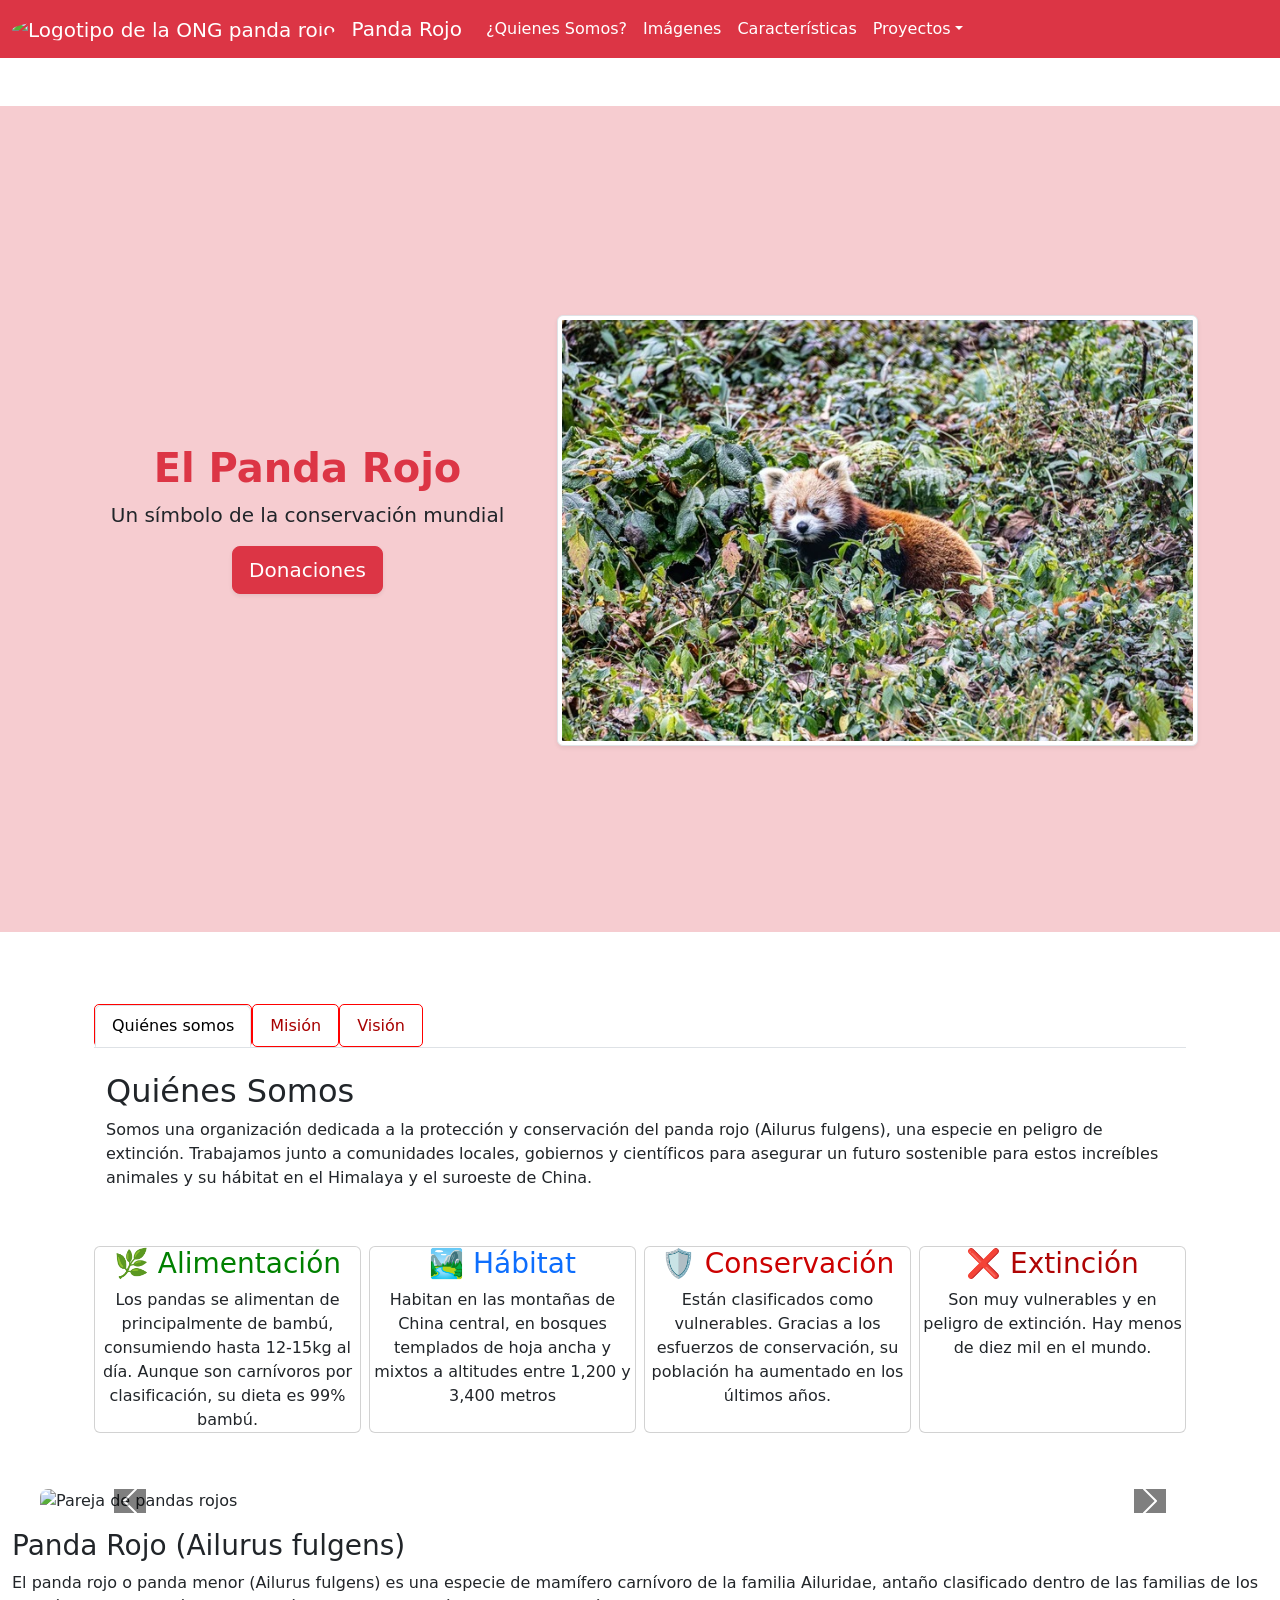
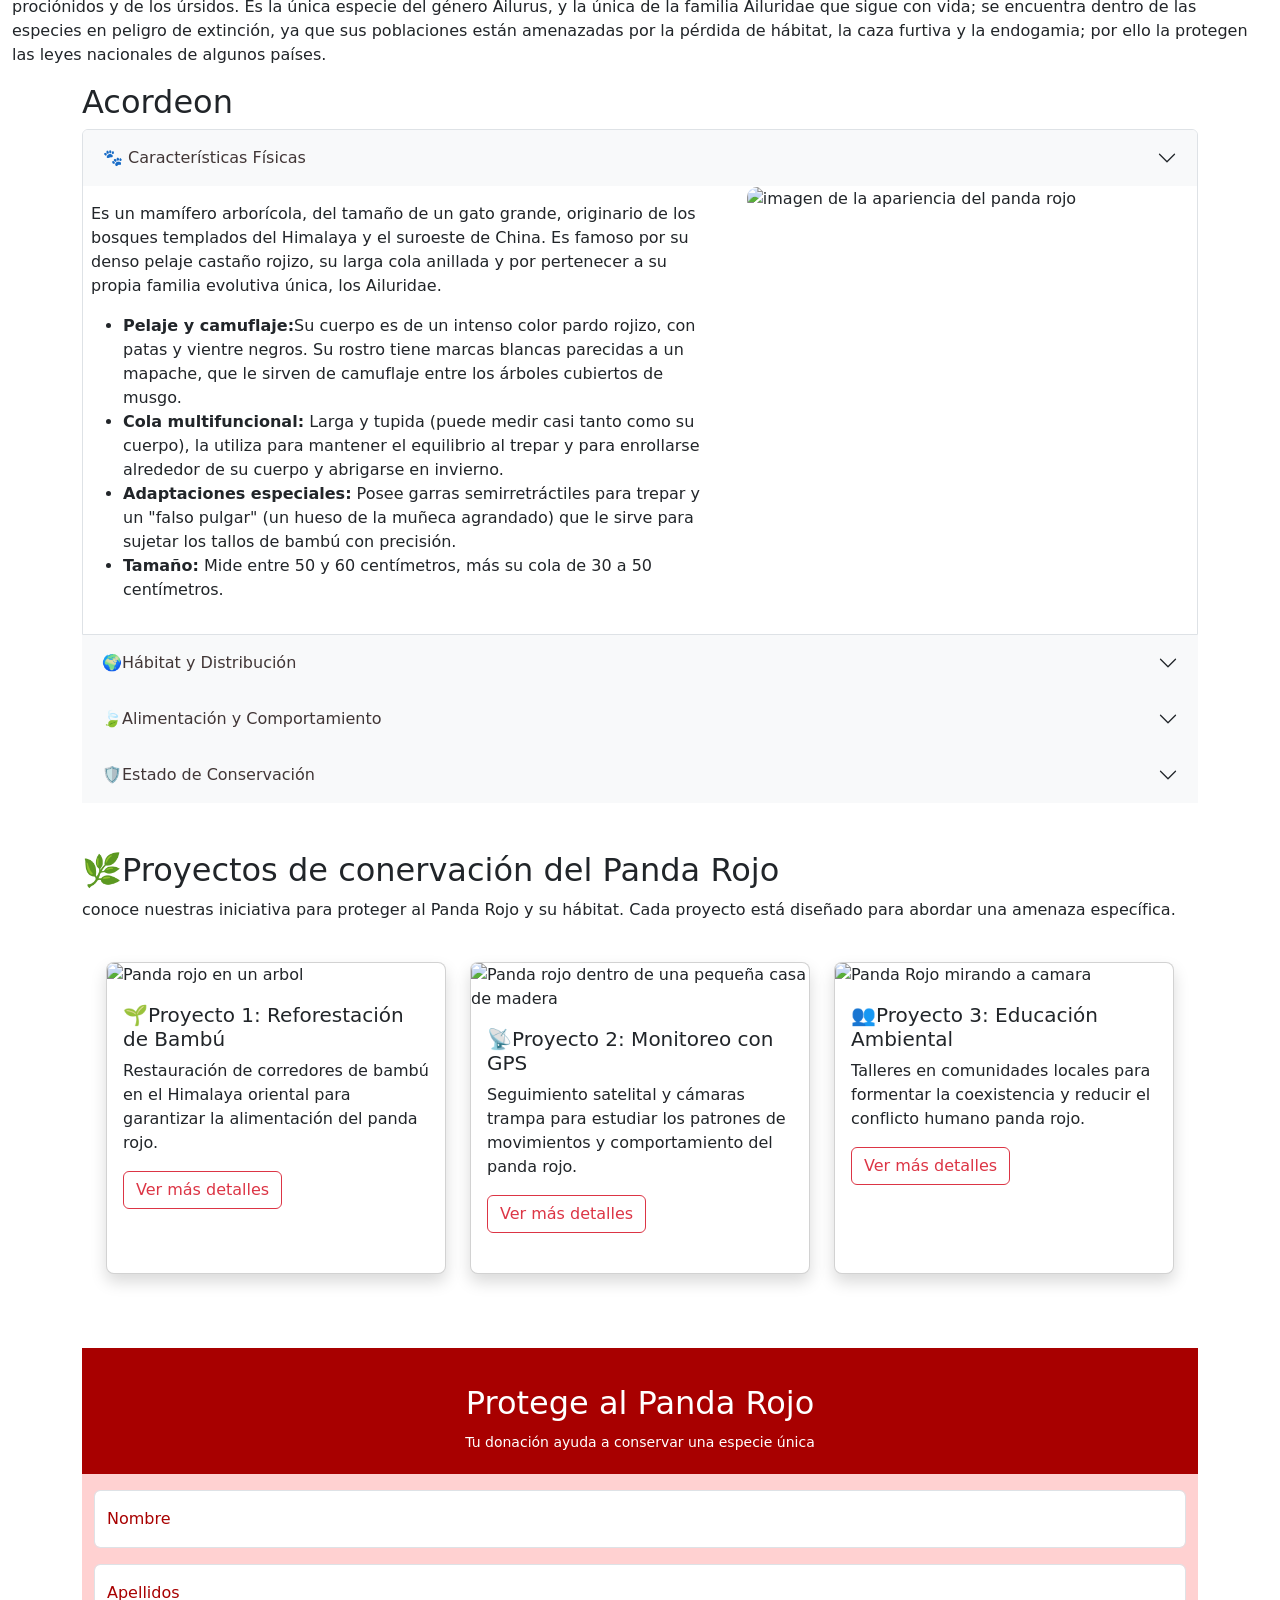
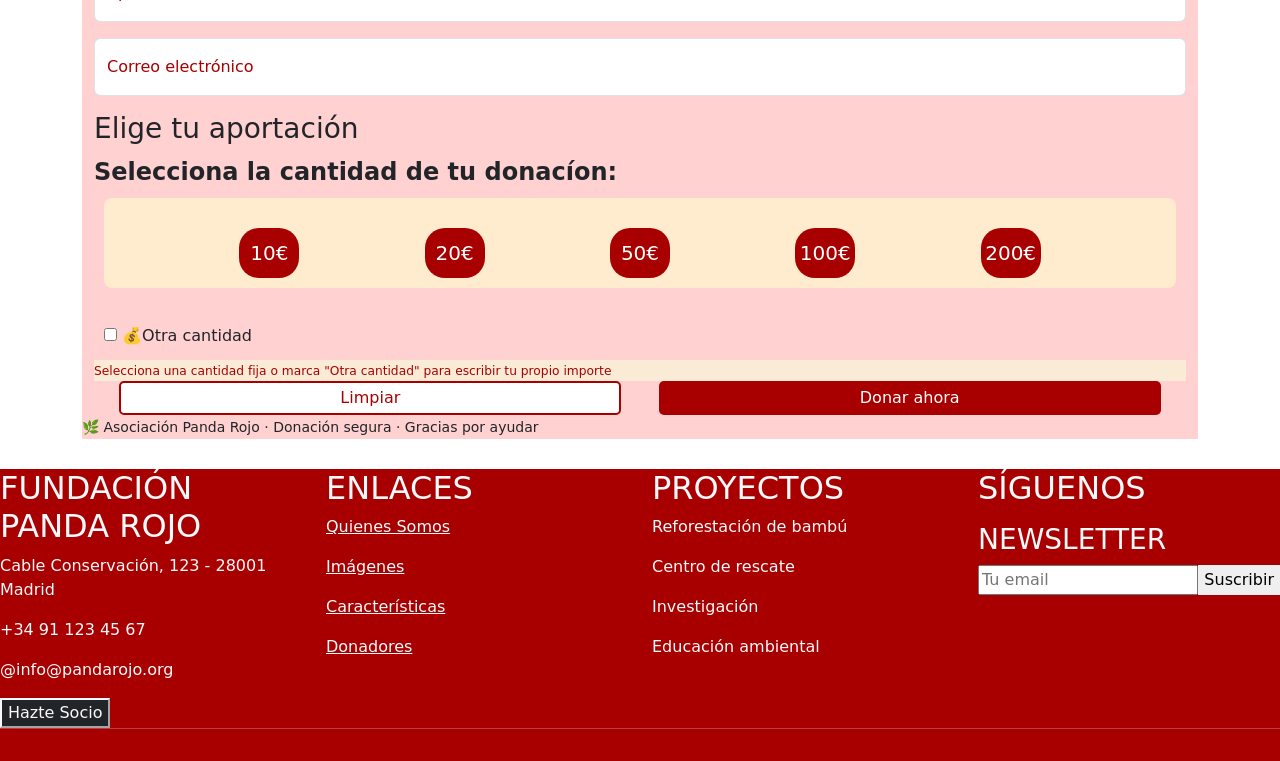
==== Index.html @ 28abd254 "Rename Index_reto 5_9.html to Index.html" ====
<!DOCTYPE html>
<html lang="es">

<head>
  <meta charset="UTF-8">
  <meta name="viewport" content="width=device-width, initial-scale=1.0">
  <meta name="description" content="Esta pagina es de una ONG para el apoyo del panda Rojo">
  <link rel="stylesheet" href="https://cdnjs.cloudflare.com/ajax/libs/font-awesome/7.0.1/css/all.min.css" integrity="sha512-2SwdPD6INVrV/lHTZbO2nodKhrnDdJK9/kg2XD1r9uGqPo1cUbujc+IYdlYdEErWNu69gVcYgdxlmVmzTWnetw==" crossorigin="anonymous" referrerpolicy="no-referrer" />

  <!-- Latest compiled and minified CSS -->
  <link href="https://cdn.jsdelivr.net/npm/bootstrap@5.3.8/dist/css/bootstrap.min.css" rel="stylesheet">

  <!-- Latest compiled JavaScript -->
  <script src="https://cdn.jsdelivr.net/npm/bootstrap@5.3.8/dist/js/bootstrap.bundle.min.js"></script>
    <link rel="icon" href="assets/images/favicon.png" type="image/x-icon">
    <link rel="preconnect" href="https://cdnjs.cloudflare.com" crossorigin>
    <link rel="preconnect" href="https://cdn.jsdelivr.net" crossorigin>
    <link rel="preload" as="image" href="assets/Images/Foto-hero-panda (1).webp" fetchpriority="high">
    <link rel="stylesheet" href="CSS-reto-5/style-reto-5-min.css">
    

  <title>ONG Panda Rojo</title>
</head>
<body>
   <header class="sticky-top">
  <nav class="navbar navbar-expand-sm bg-danger navbar-dark">
    <div class="container-fluid">
      <a class="navbar-brand" href="#">
        <img
          src="https://images.scalebranding.com/red-panda-logo-bfdabe08-b9e3-4516-91c6-111ee44fdf40.jpg" alt="Logotipo de la ONG panda rojo" loading="lazy" style="width:50px; border-radius: 50%;" class="">
      </a>
      <a class="navbar-brand" href="#">Panda Rojo</a> 
      <button class="navbar-toggler" type="button" data-bs-toggle="collapse" data-bs-target="#collapsibleNavbar" aria-label="Barra de navegación de la web">
      <span class="navbar-toggler-icon"></span>
      </button>
      <div class="collapse navbar-collapse text-end" id="collapsibleNavbar">
        <ul class="navbar-nav">
          <li class="nav-item2">
            <a class="nav-link" style="color: white;" href="#Section-bts-1">¿Quienes Somos?</a>
          </li>
          <li class="nav-item2">
            <a class="nav-link" style="color: white;" href="#demo">Imágenes</a>
          </li>
          <li class="nav-item2">
            <a class="nav-link" style="color: white;" href="#accordion">Características</a>
          </li>
          <li class="nav-item2 dropdown">
            <a class="nav-link dropdown-toggle" style="color: white;" href="#" role="button" data-bs-toggle="dropdown">Proyectos</a>
            <ul class="dropdown-menu text-end">
              <li><a class="dropdown-item" href="#card-1">Proyecto 1</a></li>
              <li><a class="dropdown-item" href="#">Proyecto 2</a></li>
              <li><a class="dropdown-item" href="#">Proyecto 3</a></li>
            </ul>
          </li>
        </ul>
      </div>
    </div>
  </nav>
</header>

<main>

  <!-- hero -->
  <section class="container-fluid my-5 py-2 bg-danger bg-opacity-25" >
    <div class="container">
      <div class="row align-items-center d-flex justify-content-center text-center hero">
        <div class="col-md-5 order-1 order-md-0">
          <h1 class="text-danger fs-1 fw-bolder">El Panda Rojo</h1>
          <p class="lead">Un símbolo de la conservación mundial</p>
          <button class="btn btn-danger text-white btn-lg shadow-sm">Donaciones</button>
        </div>
        <div class="col-md-7 order-0 mt-4 mt-md-4 order-md-1 text-center">
          <img src="assets/Images/Foto-hero-panda (1).webp" fetchpriority="high" alt="Panda Rojo en bosque"
            class="img-fluid img-thumbnail shadow-sm w-100">
        </div>
      </div>
    </div>
  </section>

  <section class="container-fluid my-5 py-2" id="Section-bts-1">
    <div class="container">
      <div class="container mt-3">
        <!-- Nav tabs -->
        <ul class="nav nav-tabs" role="tablist">
          <li class="nav-item">
            <a class="nav-link active nav-1" data-bs-toggle="tab" href="#home" aria-label="¿Ha que se dedica nuestra organización?"><i
                class="fa-brands fa-pied-piper-hat"></i>Quiénes somos</a>
          </li>
          <li class="nav-item">
            <a class="nav-link nav-1" aria-label="Nuestro onjetivo dentro de la empresa" data-bs-toggle="tab" href="#menu1"><i class="fa-solid fa-tree"></i>Misión</a>
          </li>
          <li class="nav-item">
            <a class="nav-link nav-1" aria-label="Nuestra meta para el futuro de esta especie" data-bs-toggle="tab" href="#menu2"><i class="fa-solid fa-paw"></i>Visión</a>
          </li>
        </ul>

        <!-- Tab panes -->
        <div class="tab-content">
          <div id="home" class="container tab-pane active"><br>
            <h2>Quiénes Somos</h2>
            <p>Somos una organización dedicada a la protección y conservación del panda rojo (Ailurus fulgens), una
              especie en peligro de extinción. Trabajamos junto a comunidades locales, gobiernos y científicos para
              asegurar un futuro sostenible para estos increíbles animales y su hábitat en el Himalaya y el suroeste de
              China.</p>
          </div>
          <div id="menu1" class="container tab-pane fade"><br>
            <h2>Misión</h2>
            <p>Proteger al panda rojo y su ecosistema mediante programas de conservación, reforestación, educación
              ambientaly combate al tráfico ilegal. Buscamos reducir la pérdida de hábitat y promover la coexistencia
              armoniosa entre humanos y pandas rojos.</p>
          </div>
          <div id="menu2" class="container tab-pane fade"><br>
            <h2>Visión</h2>
            <p>Un mundo donde las poblaciones de pandas rojos prosperen en estado salvaje, sus bosques estén protegidos
              y las comunidades locales sean aliadas activas en la conservación de la biodiversidad.</p>
          </div>
        </div>
      </div>
      <div class="container">
        <div class="row mt-5 text-center g-2 justify-content-center align-items-center align-items-stretch">
          <div class="col-lg-3 col-md-6">
          <div class="card card-item w-100 h-100">
            <h3 class="card-title" style="color: green;"  aria-label="¿Cual es la principal comida del Panda rojo?">🌿 Alimentación</h3>
            <p class="card-text">Los pandas se alimentan de principalmente de bambú, consumiendo hasta 12-15kg al día.
              Aunque son carnívoros por clasificación, su dieta es 99% bambú.</p>
          </div>
         </div>
         <div class="col-lg-3 col-md-6">
          <div class="card card-item w-100 h-100">
            <h3 class="card-title text-primary" aria-label="¿En que ambiente se encuentran los pandas rojos?">🏞️ Hábitat</h3>
            <p class="card-text">Habitan en las montañas de China central, en bosques templados de hoja ancha y mixtos a
              altitudes entre 1,200 y 3,400 metros</p>
          </div>
        </div>
          <div class="col-lg-3 col-md-6">
          <div class="card card-item w-100 h-100">
            <h3 class="card-title" aria-label="¿Como se han podido conservar los pandas rojos?" style="color: rgb(204, 1, 1);">🛡️ Conservación</h3>
            <p class="card-text">Están clasificados como vulnerables. Gracias a los esfuerzos de conservación, su
              población ha aumentado en los últimos años.</p>
          </div>
        </div>
          <div class="col-lg-3 col-md-6">
          <div class="card card-item w-100 h-100">
            <h3 class="card-title" aria-label="¿Los pandas rojos estan en peligro de extinción?" style="color: rgb(175, 4, 4);">❌ Extinción</h3>
            <p class="card-text">Son muy vulnerables y en peligro de extinción. Hay menos de diez mil en el mundo.</p>
          </div>
        </div>
        
        </div>
      </div>
    </div>
  </section>

  <div class="cont-carrousel">
    <!-- Carousel -->
    <div id="demo" class="carousel slide rounded-3 overflow-hidden" data-bs-ride="carousel">

      <!-- Indicators/dots -->
      <div class="carousel-indicators">
        <button type="button" data-bs-target="#demo" data-bs-slide-to="0" class="active" aria-label="slide1"></button>
        <button type="button" data-bs-target="#demo" data-bs-slide-to="1" aria-label="slide2"></button>
        <button type="button" data-bs-target="#demo" data-bs-slide-to="2" aria-label="slide3"></button>
      </div>

      <!-- The slideshow/carousel -->
      <div class="carousel-inner">
        <div class="carousel-item active">
          <img src="https://images.pexels.com/photos/146080/pexels-photo-146080.jpeg" alt="Pareja de pandas rojos"  loading="lazy" class="d-block"
            style="width:100%">
          <div class="carousel-caption">
            <h3 style="color: red;">Panda Rojo</h3>
            <p style="color: #5f0000;">Achuchable</p>
          </div>
        </div>
        <div class="carousel-item">
          <img src="https://images.pexels.com/photos/146069/pexels-photo-146069.jpeg" alt="Panda rojo durmiendo"  loading="lazy" class="d-block"
            style="width:100%">
          <div class="carousel-caption">
            <h3 style="color: red;">Panda Rojo</h3>
            <p style="color: #a80000;">Tierno</p>
          </div>
        </div>
        <div class="carousel-item">
          <img src="https://images.pexels.com/photos/34296800/pexels-photo-34296800.jpeg"  loading="lazy" alt="Panda rojo intrigado" class="d-block"
            style="width:100%">
          <div class="carousel-caption">
            <h3 style="color: red;">panda Rojo</h3>
            <p style="color: #a80000;">curioso</p>
          </div>
        </div>
      </div>

      <!-- Left and right controls/icons -->
      <button class="carousel-control-prev" type="button" data-bs-target="#demo" data-bs-slide="prev" aria-label="imagen anterior">
        <span class="carousel-control-prev-icon"></span>
      </button>
      <button class="carousel-control-next" type="button" data-bs-target="#demo" data-bs-slide="next" aria-label="siguiente imagen">
        <span class="carousel-control-next-icon"></span>
      </button>
    </div>

  </div>

  <div class="container-fluid mt-3">
    <h3>Panda Rojo (Ailurus fulgens)</h3>
    <p>El panda rojo o panda menor (Ailurus fulgens) es una especie de mamífero carnívoro de la familia Ailuridae,
      antaño clasificado dentro de las familias de los prociónidos y de los úrsidos. Es la única especie del género
      Ailurus, y la única de la familia Ailuridae que sigue con vida; se encuentra dentro de las especies en peligro de
      extinción, ya que sus poblaciones están amenazadas por la pérdida de hábitat, la caza furtiva y la endogamia; por
      ello la protegen las leyes nacionales de algunos países.</p>
  </div>

  <div class="container mt-3">
    <h2>Acordeon</h2>
    <div class="accordion" id="accordion">
      <div class="accordion-item">
        <div class="accordion-header">
          <a class="collapsed accordion-button text-decoration-none" data-bs-toggle="collapse" href="#collapseOne" aria-label="Apariencia física del panda rojo">
            🐾 Características Físicas
          </a>
        </div>
        <div id="collapseOne" class="collapse show" data-bs-parent="#accordion">
          <div class="row">
            <div class="accordion-body col-md-7">
              <P>Es un mamífero arborícola, del tamaño de un gato grande, originario de los bosques templados del
                Himalaya y el suroeste de China. Es famoso por su denso pelaje castaño rojizo, su larga cola anillada y
                por pertenecer a su propia familia evolutiva única, los Ailuridae.</P>
                <ul>
              <li><strong>Pelaje y camuflaje:</strong>Su cuerpo es de un intenso color pardo rojizo, con patas y vientre
                negros. Su rostro tiene marcas blancas parecidas a un mapache, que le sirven de camuflaje entre los
                árboles cubiertos de musgo.</li>
              <li><strong>Cola multifuncional:</strong> Larga y tupida (puede medir casi tanto como su cuerpo), la
                utiliza para mantener el equilibrio al trepar y para enrollarse alrededor de su cuerpo y abrigarse en
                invierno.</li>
              <li><strong>Adaptaciones especiales:</strong> Posee garras semirretráctiles para trepar y un "falso
                pulgar" (un hueso de la muñeca agrandado) que le sirve para sujetar los tallos de bambú con precisión.
              </li>
              <li><strong>Tamaño:</strong> Mide entre 50 y 60 centímetros, más su cola de 30 a 50 centímetros.</li>
              </ul>
            </div>
            <div class="accordion-image col-md-5">
              <img src="https://images.pexels.com/photos/19542077/pexels-photo-19542077.jpeg"  loading="lazy" alt="imagen de la apariencia del panda rojo"
                style="width: 100%; height: auto; border-radius: 10px;" class="img-fluid">
            </div>
          </div>
        </div>
      </div>
      <div class="accordion">
        <div class="card-header">
          <a class="collapsed accordion-button text-decoration-none" data-bs-toggle="collapse" href="#collapseTwo" aria-label="Donde se encuentra mayormente situada esta especie">
            🌍Hábitat y Distribución
          </a>
        </div>
        <div id="collapseTwo" class="collapse" data-bs-parent="#accordion">
          <div class="row">
            <div class="accordion-image col-md-5">
              <img src="https://images.pexels.com/photos/7204747/pexels-photo-7204747.jpeg"  loading="lazy" alt="Panda rojo en los bosques templados en altas montañas de Asia"
                style="width: 100%; height: 300px; border-radius: 10px;" class="img-fluid">
            </div>
            <div class="accordion-body col-md-7">
              <h3>El panda rojo (Ailurus fulgens) habita exclusivamente en los bosques templados de alta montaña de
                Asia, a altitudes de entre $1.500 ÷ 4.000 m. Su área de distribución se extiende a lo largo de la
                cordillera del Himalaya, abarcando partes de Nepal, India, Bután, el norte de Birmania y el suroeste de
                China. Esta especie depende fundamentalmente de los ecosistemas montañosos para sobrevivir.</h3>
            </div>
          </div>
        </div>
      </div>
      <div class="accordion">
        <div class="accordion-header">
          <a class="collapsed accordion-button text-decoration-none" data-bs-toggle="collapse" href="#collapseThree" aria-label="Cual es el comportamiento y metabolismo del panda rojo">
            🍃Alimentación y Comportamiento
          </a>
        </div>
        <div id="collapseThree" class="collapse" data-bs-parent="#accordion">
          <div class="row">
            <div class="accordion-body col-md-7">
              <p>El panda rojo (Ailurus fulgens) es un mamífero de hábitos solitarios y trepador, originario de los
                bosques templados del Himalaya y China. Pese a estar clasificado dentro del orden de los carnívoros, su
                dieta y estilo de vida son sumamente pacíficos y especializados.</p>

              <h4>Alimentación</h4>
              <p>La dieta del panda rojo es herbívora en un 90 %, aunque se complementa de forma omnívora.</p>
              <ul>
                <li><strong>Bambú:</strong>Las hojas y brotes tiernos representan la base de su alimentación.</li>
                <li><strong>Nutrición limitada:</strong> Extrae pocos nutrientes y debe comer grandes cantidades a
                  diario.</li>
                <li><strong>Consumo diario:</strong>Ingiere entre el 20 % y el 30 % de su peso corporal en bambú cada
                  día.</li>
                <li><strong>Dieta complementaria:</strong>Añade frutas silvestres, bayas, flores, insectos y pequeños
                  huevos de aves.</li>
                <li><strong>Falso pulgar:</strong>Posee una extensión del hueso de la muñeca que le ayuda a agarrar y
                  pelar las ramas.</li>
              </ul>
            </div>
            <div class="accordion-image col-md-5">
              <img src="https://images.pexels.com/photos/17816781/pexels-photo-17816781.jpeg"  loading="lazy" alt="Panda rojo alimentandose de una rama"
                style="width: 100%; height: 300px; border-radius: 10px;">
            </div>
          </div>
        </div>
        <div class="accordion">
          <div class="accordion-header">
            <a class="collapsed accordion-button text-decoration-none" data-bs-toggle="collapse" href="#collapseFour" aria-label="¿Cuantos especimenes quedan del panda rojo segun los informes actuales?">
              🛡️Estado de Conservación
            </a>
          </div>
          <div id="collapseFour" class="collapse" data-bs-parent="#accordion">
            <div class="row">
              <div class="accordion-image col-md-5">
                <img src="https://images.pexels.com/photos/13206787/pexels-photo-13206787.jpeg"  loading="lazy" alt="Ailurus fulgens mas conocido como Panda Rojo estando cuidado dentro de un recinto en el zoo"
                  style="width: 100%; height: 300px; border-radius: 10px;">
              </div>
              <div class="accordion-body col-md-7">
                <h4>El panda rojo (Ailurus fulgens) se encuentra catalogado oficialmente como En Peligro de extinción
                  por la Unión Internacional para la Conservación de la Naturaleza (UICN). Se estima que su población
                  silvestre es decreciente y apenas quedan entre 2,500 y 10,000 ejemplares en estado salvaje.</h4>
              </div>
            </div>
          </div>
        </div>
      </div>
    </div>

    <section id="Proyectos-panda" class="my-5">
        <h2>🌿Proyectos de conervación del Panda Rojo</h2>
        <p>conoce nuestras iniciativa para proteger al Panda Rojo y su hábitat. Cada proyecto está diseñado para abordar una amenaza específica.</p>
        <div class="container p-4 mb-4">
           <div class="row align-items-stretch g-4">
               <div class="col-md-4">
                  <div class="card mb-4 shadow card h-100 view-details rounded-3" data-product="detalle1" id="card-1" style="cursor: pointer;">
                    <img src="https://images.unsplash.com/photo-1630007736540-fe5a9f7a4195?w=500&auto=format&fit=crop&q=60&ixlib=rb-4.1.0&ixid=M3wxMjA3fDB8MHxzZWFyY2h8Mjd8fHBhbmRhJTIwcm9qb3xlbnwwfDB8MHx8fDA%3D" class="card-img-panda rounded-3" alt="Panda rojo en un arbol" data-bs-toggle="modal" data-bs-target="#exampleModal">
                    <div class="card-body">
                         <h5 class="card-title">🌱Proyecto 1: Reforestación de Bambú</h5>
                         <p class="card-text">Restauración de corredores de bambú en el Himalaya oriental para garantizar la alimentación del panda rojo.</p>
                         <button class="btn btn-outline-danger view-details" data-bs-toggle="modal" data-bs-target="#exampleModal"><i class="fa-solid fa-eye"></i>Ver más detalles</button>
                    </div>
                  </div>
               </div>
               <div class="col-md-4">
                  <div class="card mb-4 shadow card h-100 view-details rounded-3" data-product="detalle2" style="cursor: pointer;">
                    <img src="https://images.unsplash.com/photo-1656899368797-6dd8b7418e28?w=500&auto=format&fit=crop&q=60&ixlib=rb-4.1.0&ixid=M3wxMjA3fDB8MHxzZWFyY2h8Mjl8fHBhbmRhJTIwcm9qb3xlbnwwfDB8MHx8fDA%3D" class="card-img-panda rounded-3" alt="Panda rojo dentro de una pequeña casa de madera" data-bs-toggle="modal" data-bs-target="#exampleModal2">
                    <div class="card-body">
                         <h5 class="card-title">📡Proyecto 2: Monitoreo con GPS</h5>
                         <p class="card-text">Seguimiento satelital y cámaras trampa para estudiar los patrones de movimientos y comportamiento del panda rojo.</p>
                         <button class="btn btn-outline-danger view-details" data-bs-toggle="modal" data-bs-target="#exampleModal2"><i class="fa-solid fa-eye"></i>Ver más detalles</button>
                    </div>
                  </div>
               </div>
               <div class="col-md-4">
                  <div class="card mb-4 shadow card h-100 view-details rounded-3" data-product="detalle3" style="cursor: pointer;">
                    <img src="https://images.unsplash.com/photo-1698720835617-ef2b9c830b54?w=500&auto=format&fit=crop&q=60&ixlib=rb-4.1.0&ixid=M3wxMjA3fDB8MHxzZWFyY2h8Mzh8fHBhbmRhJTIwcm9qb3xlbnwwfDB8MHx8fDA%3D" class="card-img-panda rounded-3" alt="Panda Rojo mirando a camara" data-bs-toggle="modal" data-bs-target="#exampleModal3">
                    <div class="card-body">
                         <h5 class="card-title">👥Proyecto 3: Educación Ambiental</h5>
                         <p class="card-text">Talleres en comunidades locales para formentar la coexistencia y reducir el conflicto humano panda rojo.</p>
                         <button class="btn btn-outline-danger view-details" data-bs-toggle="modal" data-bs-target="#exampleModal3"><i class="fa-solid fa-eye"></i>Ver más detalles</button>
                    </div>
                  </div>
               </div>
           </div>
        </div>

        <!-- Modal -->
<div class="modal fade" id="exampleModal" tabindex="-1" aria-labelledby="exampleModalLabel" aria-hidden="true">
  <div class="modal-dialog">
    <div class="modal-content">
      <div class="modal-header bg-danger text-light">
        <h5 class="modal-title" id="exampleModalLabel">🌱 Proyecto 1: Reforestación de Bambú</h5>
        <button type="button" class="btn-close" data-bs-dismiss="modal" aria-label="Close"></button>
      </div>
      <div class="modal-body">
        <img src="https://images.unsplash.com/photo-1630007736540-fe5a9f7a4195?w=500&auto=format&fit=crop&q=60&ixlib=rb-4.1.0&ixid=M3wxMjA3fDB8MHxzZWFyY2h8Mjd8fHBhbmRhJTIwcm9qb3xlbnwwfDB8MHx8fDA%3D" alt="Panda rojo en un arbol" class="rounded-3 w-100">
        <p class="my-2"><strong>Objetivo:</strong> Restaurar 50 hectáreas de bosque de bambú en el Himalaya oriental.</p>
        <ul>
          <li><strong>Acciones:</strong> Plantación de 10,00 brotes de bambú nativo.</li>
          <li><strong>Beneficio:</strong> Asegura la fuente de alimentación del panda rojo.</li>
          <li><strong>Impacto:</strong> Beneficia a más de 30 especies de fauna local.</li>
        </ul>
        <p class="bg-success-subtle text-success p-3 rounded-3"><i class="fa-solid fa-circle-check"></i> <strong>Meta 2026:</strong> 30% de la superficie reforestada.</p>
      </div>
      <div class="modal-footer">
        <button type="button" class="btn btn-outline-danger" data-bs-dismiss="modal">Cerrar</button>
        <button type="button" class="btn btn-danger"><i class="fa-solid fa-heart"></i>Apoyar este proyecto</button>
      </div>
    </div>
  </div>
</div>
        <!-- Modal -->
<div class="modal fade2" id="exampleModal2" tabindex="-1" aria-labelledby="exampleModalLabel" aria-hidden="true">
  <div class="modal-dialog">
    <div class="modal-content">
      <div class="modal-header bg-danger text-light">
        <h5 class="modal-title" id="exampleModalLabel">📡 Proyecto 2: Monitoreo con GPS</h5>
        <button type="button" class="btn-close" data-bs-dismiss="modal" aria-label="Close"></button>
      </div>
      <div class="modal-body">
        <img src="https://images.unsplash.com/photo-1656899368797-6dd8b7418e28?w=500&auto=format&fit=crop&q=60&ixlib=rb-4.1.0&ixid=M3wxMjA3fDB8MHxzZWFyY2h8Mjl8fHBhbmRhJTIwcm9qb3xlbnwwfDB8MHx8fDA%3D" alt="Panda rojo en un arbol" class="rounded-3 w-100">
        <p class="my-2"><strong>Objetivo:</strong> Mantener localizado y vigilado a la mayoria de pandas Rojos posibles para asegurarse de la protección de estos.</p>
        <ul>
          <li><strong>Acciones:</strong> configurar satelites y implatar varias camaraas alrededor de la zona</li>
          <li><strong>Beneficio:</strong> Asegura la seguridad del panda rojo.</li>
          <li><strong>Impacto:</strong> Beneficia a la seguridad de los pandas</li>
        </ul>
        <p class="bg-success-subtle text-success p-3 rounded-3"><i class="fa-solid fa-circle-check"></i> <strong>Meta 2026:</strong> Mantener seguro al menos de 300-800 especimenes</p>
      </div>
      <div class="modal-footer">
        <button type="button" class="btn btn-outline-danger" data-bs-dismiss="modal">Cerrar</button>
        <button type="button" class="btn btn-danger"><i class="fa-solid fa-heart"></i>Apoyar este proyecto</button>
      </div>
    </div>
  </div>
</div>
        <!-- Modal -->
<div class="modal fade3" id="exampleModal3" tabindex="-1" aria-labelledby="exampleModalLabel" aria-hidden="true">
  <div class="modal-dialog">
    <div class="modal-content">
      <div class="modal-header bg-danger text-light">
        <h5 class="modal-title" id="exampleModalLabel">👥 Proyecto 3: Educación Ambiental</h5>
        <button type="button" class="btn-close" data-bs-dismiss="modal" aria-label="Close"></button>
      </div>
      <div class="modal-body">
        <img src="https://images.unsplash.com/photo-1698720835617-ef2b9c830b54?w=500&auto=format&fit=crop&q=60&ixlib=rb-4.1.0&ixid=M3wxMjA3fDB8MHxzZWFyY2h8Mzh8fHBhbmRhJTIwcm9qb3xlbnwwfDB8MHx8fDA%3D" alt="Panda rojo en un arbol" class="rounded-3 w-100">
        <p class="my-2"><strong>Objetivo:</strong> Restaurar 50 hectáreas de bosque de bambú en el Himalaya oriental.</p>
        <ul>
          <li><strong>Acciones:</strong> Plantación de 10,00 brotes de bambú nativo.</li>
          <li><strong>Beneficio:</strong> Asegura la fuente de alimentación del panda rojo.</li>
          <li><strong>Impacto:</strong> Beneficia a más de 30 especies de fauna local.</li>
        </ul>
        <p class="bg-success-subtle text-success p-3 rounded-3"><i class="fa-solid fa-circle-check"></i> <strong>Meta 2026:</strong> Mantener un ambiente seguro para los pandas Rojos</p>
      </div>
      <div class="modal-footer">
        <button type="button" class="btn btn-outline-danger" data-bs-dismiss="modal">Cerrar</button>
        <button type="button" class="btn btn-danger"><i class="fa-solid fa-heart"></i>Apoyar este proyecto</button>
      </div>
    </div>
  </div>
</div>
    </section>

    <section class="section-form" id="proyecto">
      <div class="padre-form">
        <div class="div-sub-1">
            <p><i class="fa-solid fa-paw"></i><i class="fa-solid fa-tree"></i><i class="fa-solid fa-heart"></i></p>
            <h2>Protege al Panda Rojo</h2>
            <small>Tu donación ayuda a conservar una especie única</small>
        </div>
        <div class="div-sub-2">
          <div class="container mt-3">
            <form action="https://formsubmit.co/aneudyrseverino@gmail.com" method="POST">
             <div class="form-floating mb-3 mt-3">
                   <input type="text" class="form-control" id="text1" name="name"
                   placeholder="Usa tu nombre" required pattern="^[A-Za-zñÑáéíóúÁÉÍÓÚüÜ\s]+$" aria-label="Aqui puedes escribir tu nombre para la donación, es un campo obligatorio">
                   <label for="text1" style="color: #a80000;"><i class="fa-solid fa-user"></i>Nombre</label>    
              </div>
              <div class="form-floating mb-3 mt-3">
                    <input type="text" class="form-control" id="text2" name="name" placeholder="Usa tus apellidos" pattern="^[A-Za-zñÑáéíóúÁÉÍÓÚüÜ\s]+$" required aria-label="Aqui escribe tu apellido para la donación, es un campo obligatorio">
                    <label for="text2" style="color: #a80000;"><i class="fa-solid fa-user-group"></i>Apellidos</label>
              </div>
              <div class="form-floating mb-3 mt-3">
                <input type="email" class="form-control" id="email2" placeholder="Pon tu correo" name="email" required pattern="^[^@\s]+@[^@\s]+\.[^@\s]{2,}$" aria-label="Aqui tienes que escribir tu correo electrónico, revisa que la direccion de correo sea correcta, es un campo obligatorio">
                <label for="email" style="color: #a80000;"><i class="fa-solid fa-envelope"></i>Correo electrónico</label>
              </div>

              <h3 aria-label="En este apartado puedes elegir que cantidad donar para ayudar con nuestros objetivos a futuro."><i class="fa-solid fa-hand-holding-medical"></i>Elige tu aportación</h3>
              <fieldset class="mb-4">
                <legend class="form-label fw-bold">
                  Selecciona la cantidad de tu donacíon:
                </legend>
              <div class="containers2">
              <div class="rating-containers">
                <div class="rating-option">
                  <input type="radio" name="satisfaccion" id="rating-1" value="1">
                  <label for="rating-1">10€</label>
                </div>
                <div class="rating-option">
                  <input type="radio" name="satisfaccion" id="rating-2" value="2">
                  <label for="rating-2">20€</label>
                </div>
                <div class="rating-option">
                  <input type="radio" name="satisfaccion" id="rating-3" value="3">
                  <label for="rating-3">50€</label>
                </div>
                <div class="rating-option">
                  <input type="radio" name="satisfaccion" id="rating-4" value="4">
                  <label for="rating-4">100€</label>
                </div>
                <div class="rating-option">
                  <input type="radio" name="satisfaccion" id="rating-5" value="5">
                  <label for="rating-5">200€</label>
                </div>
              </div>
              </div>
              </fieldset>
              <div class="cantidad">
                <input type="checkbox" name="checkbox" id="checkbox" aria-label="cualquier otra aportación que quieras">
                <label for="checkbox">💰Otra cantidad</label>
                <input type="number" name="numero" id="numero" aria-label="Introduce un numero"> 
            </div>
            <div class="small">
            <small style="color: #a80000;"><i class="fa-solid fa-circle-info"></i>Selecciona una cantidad fija o marca "Otra cantidad" para escribir tu propio importe</small>
            </div>
          </div>
          </div>
              <div class="containers-botons">
                <button class="button-1" type="reset" aria-label="Con este boton puedes borrar tu donación"><i class="fa-solid fa-eraser"></i>Limpiar</button>
                <button class="button-2" type="submit" aria-label="Con este otro boton puedes enviar tu donación"><i class="fa-solid fa-heart"></i>Donar ahora</button>
              </div>
                <small>🌿 Asociación Panda Rojo · Donación segura · Gracias por ayudar</small>
          </div>
           </section>
        </div>
      </form>
  </main>

  <footer style="background-color: #a80000;">
       <div class="main-footer row text-light">
           <div class="col-md-3">
               <h2>FUNDACIÓN PANDA ROJO</h2> 
               <p><i class="fa-solid fa-house"></i>Cable Conservación, 123 - 28001 Madrid</p>
               <p><i class="fa-solid fa-phone"></i>+34 91 123 45 67</p>
               <p>@info@pandarojo.org</p>
               <button class="btn-footer border-light bg-dark text-light">Hazte Socio</button>
           </div>
           <div class="col-md-3">
               <h2>ENLACES</h2>
                  <p><a href="#Section-bts-1" class="a1-1 text-light">Quienes Somos</a></p>
                  <p><a href="#demo" class="a1-1 text-light">Imágenes</a></p>
                  <p><a href="#accordion" class="a1-1 text-light">Características</a></p>
                  <p><a href="#proyecto" class="a1-1 text-light">Donadores</a></p>
           </div>
           <div class="col-md-3">
              <h2>PROYECTOS</h2>
              <p>Reforestación de bambú</p>
              <p>Centro de rescate</p>
              <p>Investigación</p>
              <p>Educación ambiental</p>
           </div>
           <div class="col-md-3">
            <div>
               <h2>SÍGUENOS</h2>
               <p> <i class="fa-brands fa-facebook"></i></p>
               <p><i class="fa-brands fa-x-twitter"></i></p>
               <p><i class="fa-brands fa-instagram"></i></p>
               <p><i class="fa-brands fa-youtube"></i></p>
            </div> 
            <h3>NEWSLETTER</h3>
            <div class="new-container d-flex justify-content-center w-100">
              <input type="text" class="form-control2 w-100" id="email" placeholder="Tu email" name="email" required pattern="^[^@\s]+@[^@\s]+\.[^@\s]{2,}$">
              <button class="btn-footer border-0">Suscribir</button>
            </div>
           </div>
           <hr>
           <div>
              <p></p>
              <small></small>
              <small></small>
           </div>
       </div>
  </footer>

     <!-- Colocarlo antes del body -->
     <a href="#" class="scroll-to-top" id="scrollTopBtn" aria-label="boton hacia arriba">
      <i class="fas fa-arrow-up"></i>
  </a>
  <script src="JS-reto-5/JV-Reto-5.js"></script>
</body>

</html>
---- CSS-reto-5/style-reto-5-min.css ----
body{height:2000px}ul li:hover{background-color:rgba(0,0,0,.432);transition:all ease .5s}.dropdown-item:hover{background-color:rgba(0,253,0,.575);transition:all ease .5s}.navbar-toggler[aria-expanded="true"] .navbar-toggler-icon{background-image:none;display:inline-flex;align-items:center;justify-content:center;width:1.5em;height:1.5em}.navbar-toggler[aria-expanded="true"] .navbar-toggler-icon::before{content:"\2715";color:white}.carousel-control-prev-icon{background-color:black}.carousel-control-next-icon{background-color:black}#demo{width:100%;margin:0 auto}.cont-carrousel{max-width:1200px;margin:0 auto}.accordion-button.collapsed{background-color:#f8f9fa;color:#413636}.accordion-button:not(.collapsed){background-color:#ffe6e6;color:#a80000;box-shadow:none}.accordion-button:focus{box-shadow:none}.nav-1{color:#a80000;border:solid 5px}.nav-item{border:solid 1px red;border-radius:5px}.nav-item:hover{background-color:rgba(0,0,0,.966)}.nav-item:active{background-color:#a80000}.section-form{margin-top:50px}.padre-form{background-color:rgb(255,209,209);width:100%;margin:0 auto}.div-sub-1{background-color:#a80000;text-align:center;color:rgb(255,255,255);padding:20px}.div-sub-1 h3{font-size:5dvh}.containers2{background-color:blanchedalmond;border-radius:8px;padding:10px;margin:10px}.rating-containers{display:flex;justify-content:space-evenly;margin:20px 0 0 0}.rating-option{text-align:center;cursor:pointer}.rating-option input{display:none}.rating-option label{display:block;width:60px;line-height:50px;border-radius:20px;background-color:#a80000;font-size:20px;cursor:pointer;transition:all .3s;color:rgb(255,255,255)}.rating-option input:checked+label{background-color:rgb(92,92,255);color:white;transform:scale(1.1)}.rating-option:hover label{background-color:rgb(0,59,110)}.rating-labels{display:flex;justify-content:space-between;margin-top:5px;font-size:12px;color:rgb(169,169,169)}.checkbox-group{margin:15px 0}.checkbox-group input{margin-right:10px}#numero{opacity:0}#checkbox:checked ~ #numero{opacity:1}.cantidad{margin:10px}.containers-botons{display:flex;justify-content:space-evenly}.button-1{border-radius:5px;text-align:center;width:45%;padding:3px;background-color:rgb(255,255,255);color:#a80000;border:solid 2px #a80000}.button-2{border-radius:5px;text-align:center;width:45%;padding:3px;background-color:#a80000;color:#ffffff;border:0}.small{background-color:antiquewhite;color:goldenrod}html{scroll-padding-top:100px;scroll-behavior:smooth}input:valid{border:1px solid green}input:user-invalid{border-color:red}.scroll-to-top{position:fixed;bottom:30px;right:30px;width:52px;height:52px;background-color:#dc3545;color:white;border-radius:50%;display:flex;align-items:center;justify-content:center;font-size:26px;cursor:pointer;box-shadow:0 4px 12px rgba(0,0,0,.25);transition:all .3s ease;z-index:1000;opacity:0;visibility:hidden;transform:scale(.8);text-decoration:none;border:none;outline:none}.scroll-to-top.show{opacity:1;visibility:visible;transform:scale(1)}.scroll-to-top:hover{background-color:#a71d2e;transform:scale(1.08);transition:all .2s ease;color:white}footer{margin-top:30px}@media (min-width:900px){.hero{min-height:90dvh}}
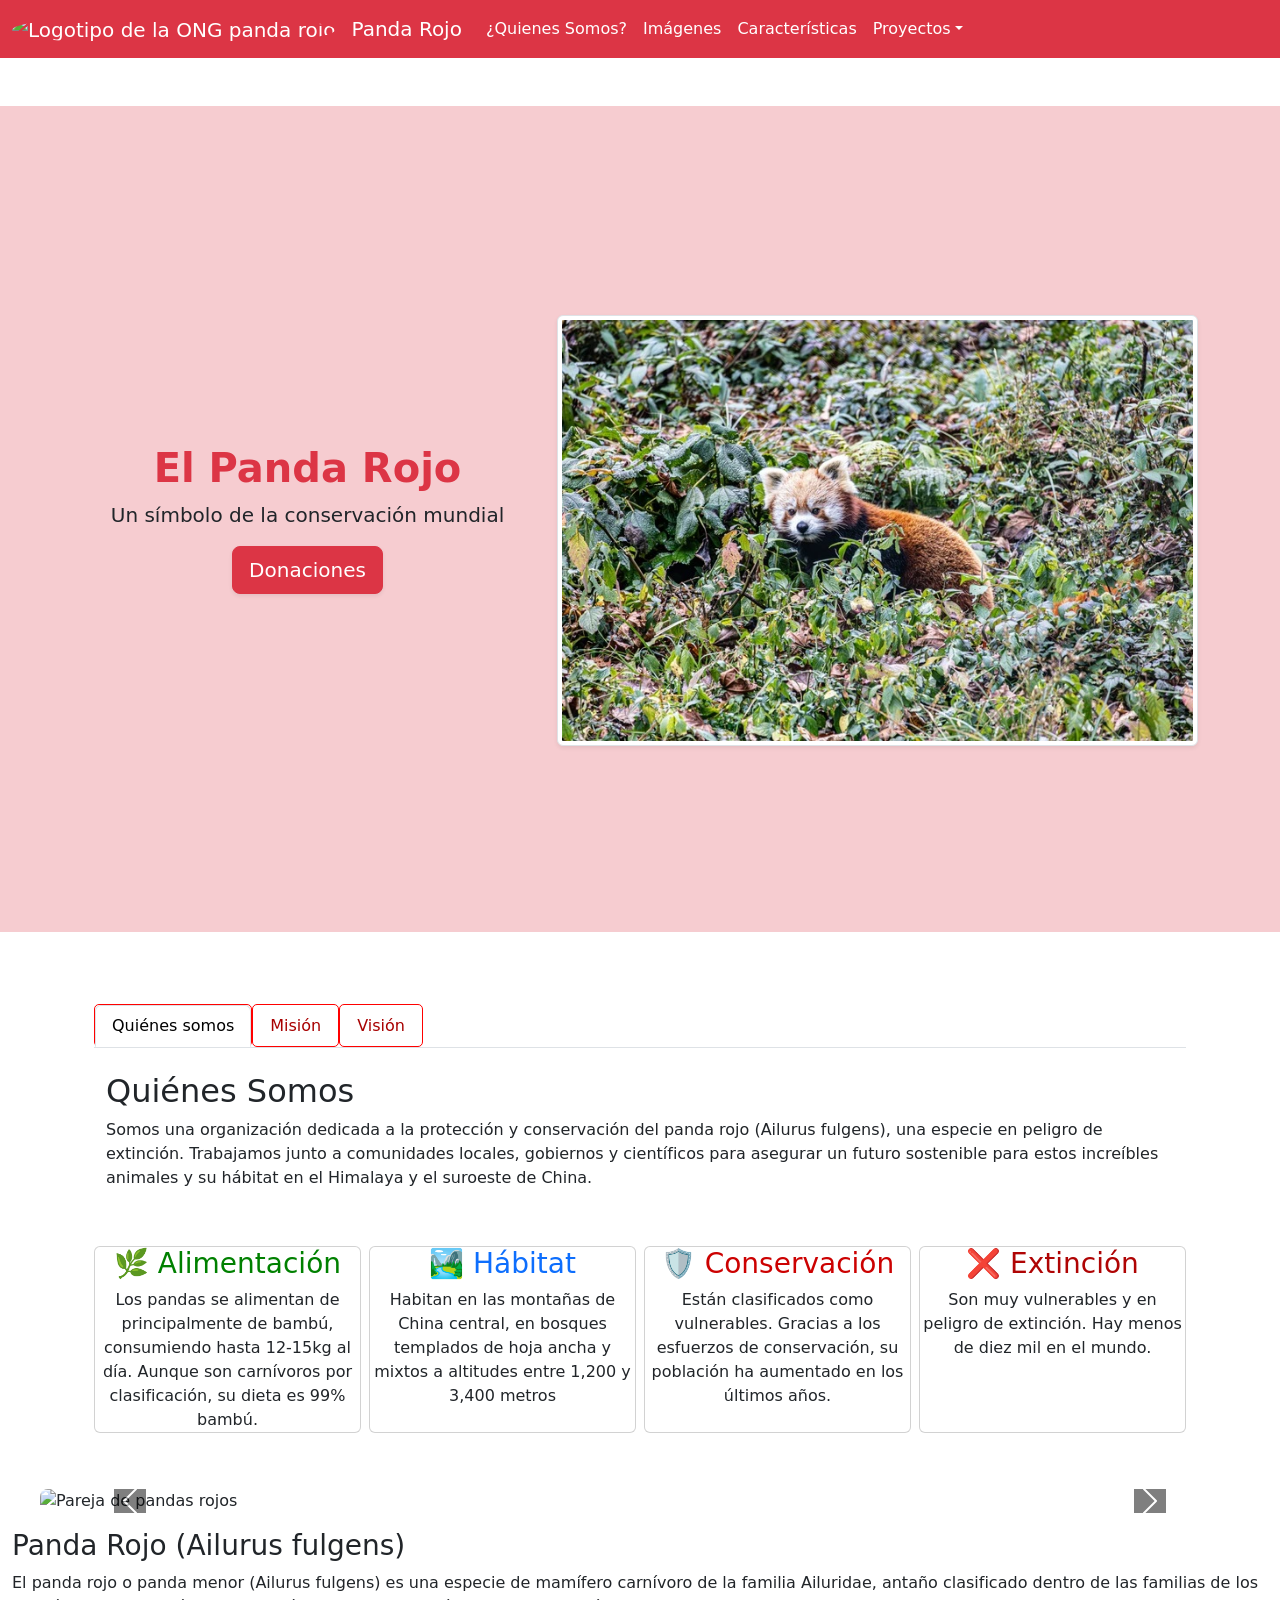
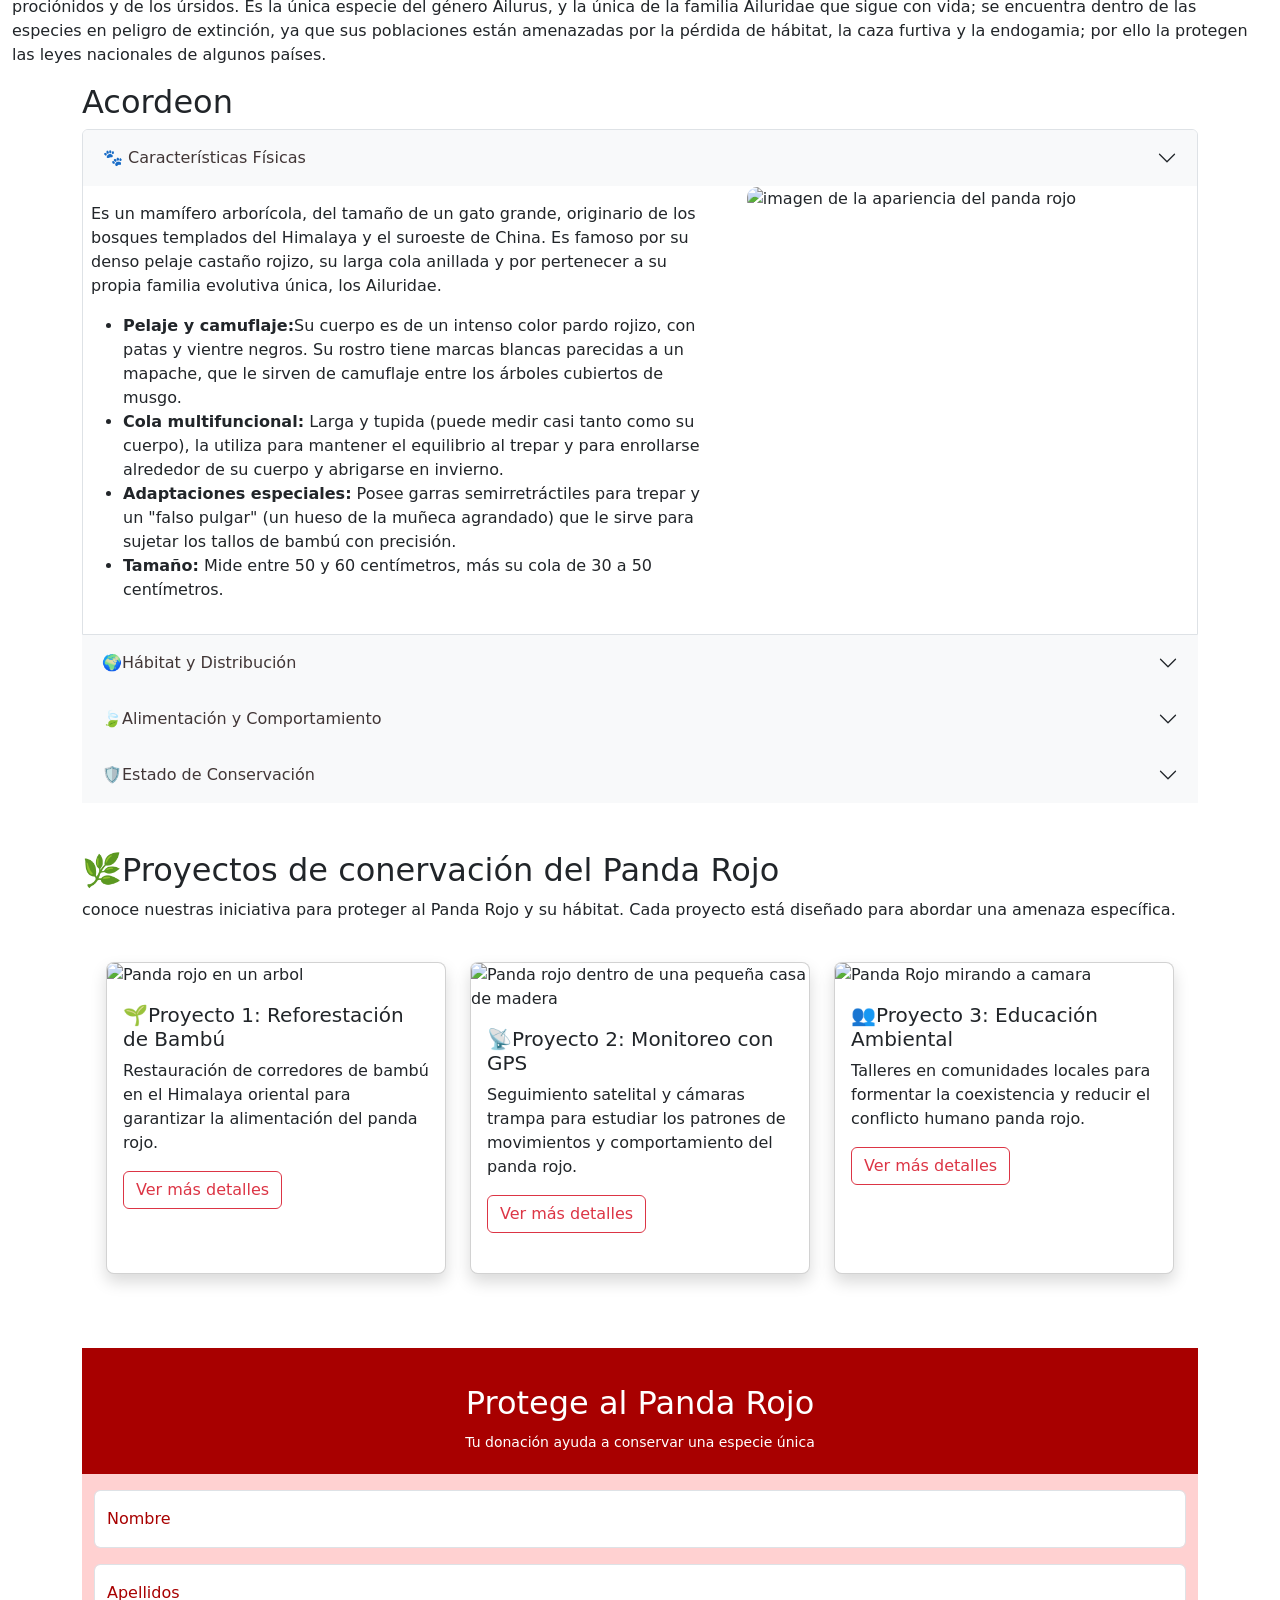
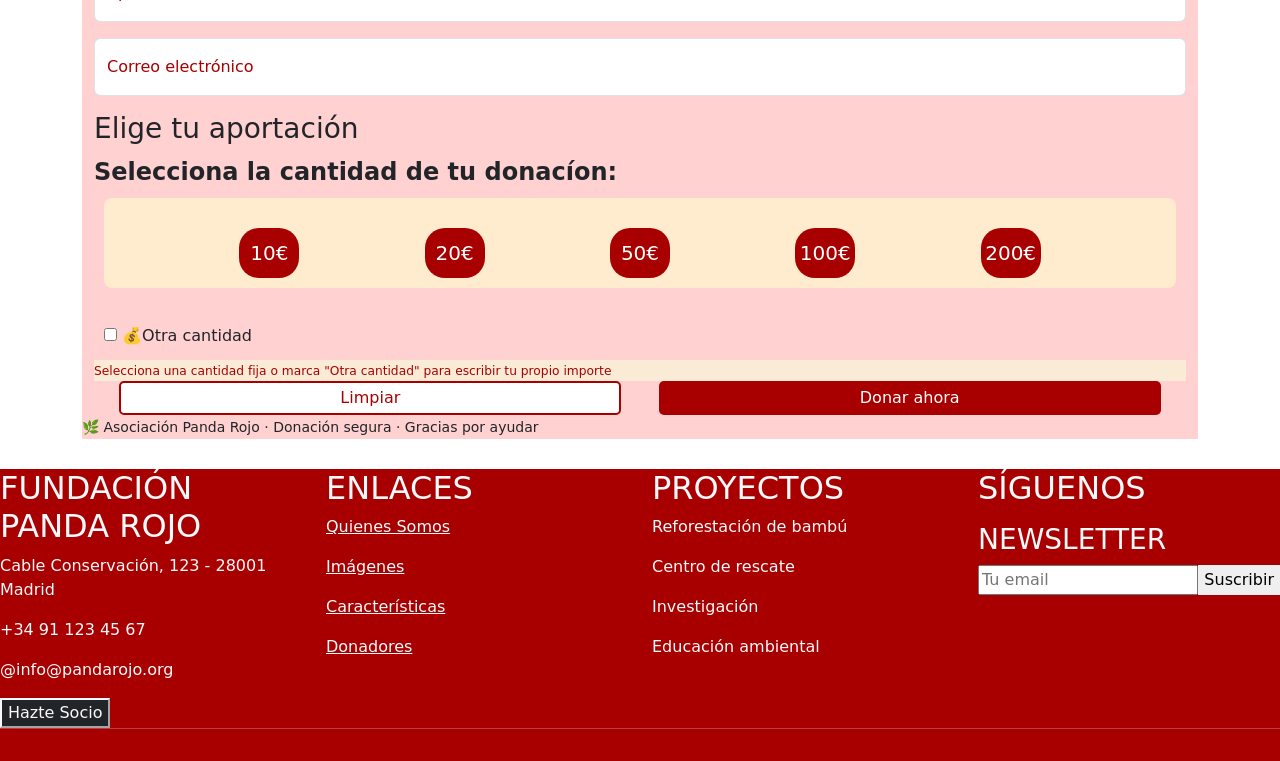
==== commit 50c4979f: "titulo modificacion" ====
--- a/Index.html
+++ b/Index.html
@@ -19,7 +19,7 @@
     <link rel="stylesheet" href="CSS-reto-5/style-reto-5-min.css">
     
 
-  <title>ONG Panda Rojo</title>
+  <title>ONG Panda Rojo1</title>
 </head>
 <body>
    <header class="sticky-top">
